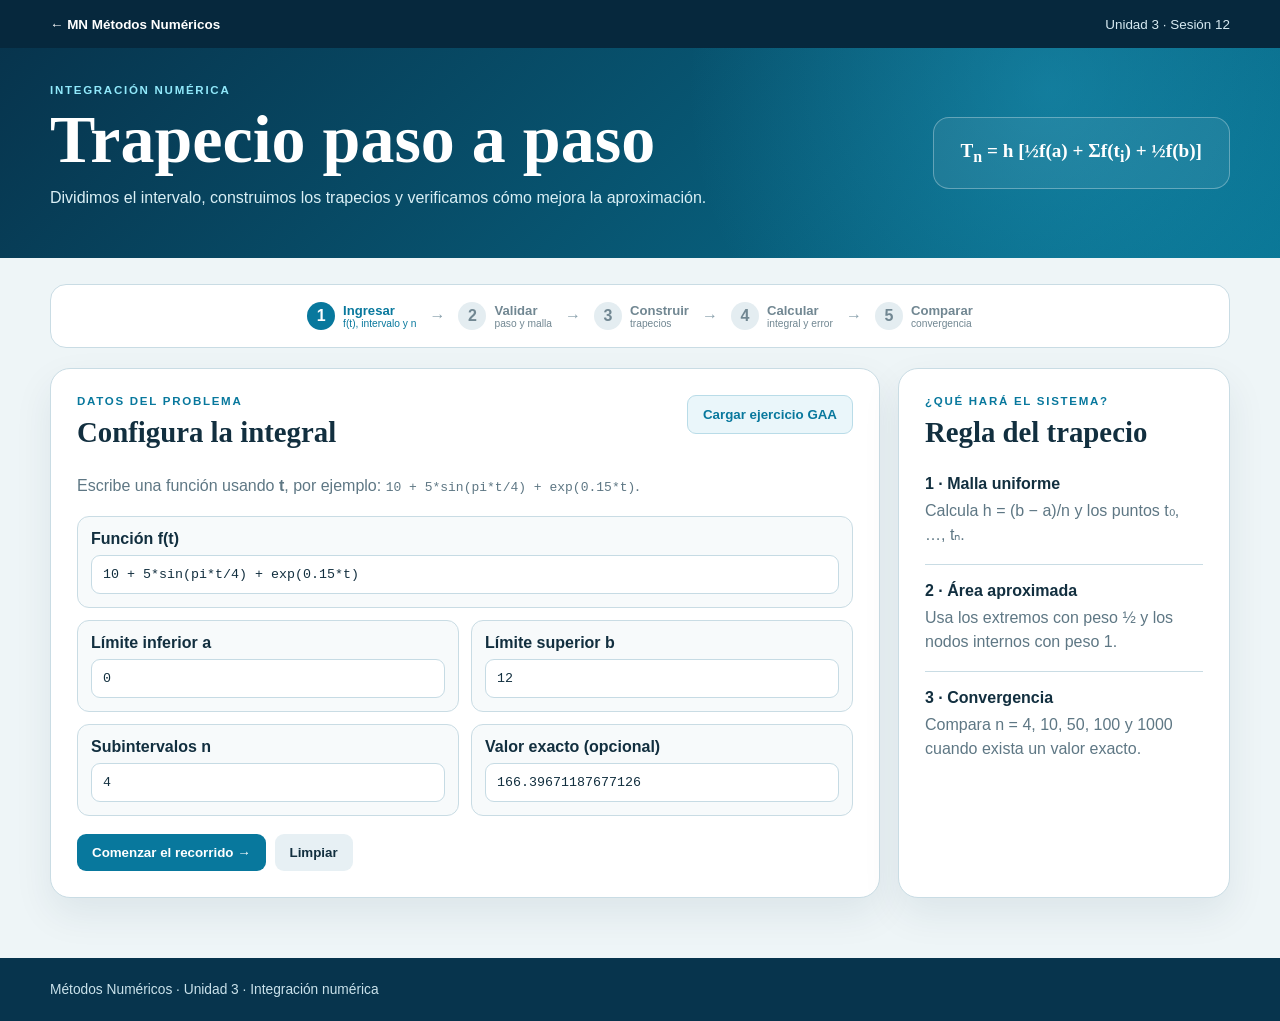
==== sesion-12-integracion/index.html @ a3816ac6 "Agrega Sesion 12 de integracion por trapecios" ====
<!doctype html>
<html lang="es">
<head>
  <meta charset="utf-8">
  <meta name="viewport" content="width=device-width, initial-scale=1">
  <meta name="description" content="Regla del trapecio simple y compuesto, paso a paso.">
  <title>Sesión 12 | Integración numérica</title>
  <link rel="stylesheet" href="styles.css">
</head>
<body>
  <header class="topbar"><nav class="nav shell"><a href="../">← MN Métodos Numéricos</a><span>Unidad 3 · Sesión 12</span></nav></header>
  <header class="hero"><div class="shell hero-grid"><div><p class="eyebrow">INTEGRACIÓN NUMÉRICA</p><h1>Trapecio paso a paso</h1><p>Dividimos el intervalo, construimos los trapecios y verificamos cómo mejora la aproximación.</p></div><div class="formula-mark">T<sub>n</sub> = h [½f(a) + Σf(t<sub>i</sub>) + ½f(b)]</div></div></header>

  <main class="shell main">
    <section class="stepper" aria-label="Etapas del procedimiento">
      <div class="step active"><b>1</b><span>Ingresar<small>f(t), intervalo y n</small></span></div><i>→</i>
      <div class="step"><b>2</b><span>Validar<small>paso y malla</small></span></div><i>→</i>
      <div class="step"><b>3</b><span>Construir<small>trapecios</small></span></div><i>→</i>
      <div class="step"><b>4</b><span>Calcular<small>integral y error</small></span></div><i>→</i>
      <div class="step"><b>5</b><span>Comparar<small>convergencia</small></span></div>
    </section>

    <section id="screen-input" class="screen active"><div class="workspace"><article class="panel"><div class="panel-heading"><div><p class="eyebrow ink">DATOS DEL PROBLEMA</p><h2>Configura la integral</h2></div><button id="exampleBtn" class="ghost">Cargar ejercicio GAA</button></div>
      <p class="lead">Escribe una función usando <b>t</b>, por ejemplo: <code>10 + 5*sin(pi*t/4) + exp(0.15*t)</code>.</p>
      <div class="form-grid"><label class="wide"><b>Función f(t)</b><input id="functionInput" value="10 + 5*sin(pi*t/4) + exp(0.15*t)" autocomplete="off"></label>
        <label><b>Límite inferior a</b><input id="aInput" type="number" step="any" value="0"></label>
        <label><b>Límite superior b</b><input id="bInput" type="number" step="any" value="12"></label>
        <label><b>Subintervalos n</b><input id="nInput" type="number" min="1" step="1" value="4"></label>
        <label><b>Valor exacto (opcional)</b><input id="exactInput" type="number" step="any" value="166.39671187677126"></label>
      </div>
      <div id="inputError" class="error" hidden></div><div class="actions"><button id="startBtn" class="primary">Comenzar el recorrido →</button><button id="clearBtn" class="secondary">Limpiar</button></div>
    </article><aside class="guide"><p class="eyebrow ink">¿QUÉ HARÁ EL SISTEMA?</p><h2>Regla del trapecio</h2><div class="guide-item"><b>1 · Malla uniforme</b><span>Calcula h = (b − a)/n y los puntos t₀, …, tₙ.</span></div><div class="guide-item"><b>2 · Área aproximada</b><span>Usa los extremos con peso ½ y los nodos internos con peso 1.</span></div><div class="guide-item"><b>3 · Convergencia</b><span>Compara n = 4, 10, 50, 100 y 1000 cuando exista un valor exacto.</span></div></aside></div></section>

    <section id="screen-validation" class="screen"><article class="panel"><p class="eyebrow ink">PASO 1</p><h2>Validamos el intervalo y la malla</h2><p class="lead">La regla del trapecio compuesto necesita un intervalo válido y un número entero positivo de subintervalos.</p><div id="validationContent"></div><div class="actions navigation"><button class="secondary back-step">← Regresar</button><button id="toTable" class="primary">Construir los trapecios →</button></div></article></section>

    <section id="screen-table" class="screen"><article class="panel"><p class="eyebrow ink">PASO 2</p><h2>Tabla de trapecios</h2><p class="lead">Cada fila muestra un nodo de la malla, su valor de función, el peso que recibe y su aporte ponderado.</p><div id="tableContent"></div><div class="actions navigation"><button class="secondary back-step">← Regresar</button><button id="toResult" class="primary">Calcular la integral →</button></div></article></section>

    <section id="screen-result" class="screen"><div class="result-layout"><article class="panel"><p class="eyebrow ink">RESULTADO FINAL</p><h2>Integral aproximada y comprobada</h2><div id="resultContent"></div><div class="chart-wrap"><canvas id="chart" width="900" height="430"></canvas></div><div class="actions navigation"><button class="secondary back-step">← Regresar</button><button id="toConvergence" class="primary">Ver convergencia →</button></div></article><aside class="panel"><p class="eyebrow ink">INTERPRETACIÓN</p><h2>Lectura del resultado</h2><div id="auditContent"></div></aside></div></section>

    <section id="screen-convergence" class="screen"><article class="panel"><p class="eyebrow ink">PASO 4</p><h2>Análisis de convergencia</h2><p class="lead">La actividad solicita comparar las aproximaciones para distintos valores de n.</p><div id="convergenceContent"></div><div class="actions navigation"><button class="secondary back-step">← Regresar</button><button class="finished" disabled>Terminado</button></div></article></section>
  </main><footer><div class="shell">Métodos Numéricos · Unidad 3 · Integración numérica</div></footer><script src="app.js"></script>
</body></html>
---- sesion-12-integracion/styles.css ----
:root{--navy:#07344d;--blue:#08789d;--cyan:#27acd0;--paper:#eef5f7;--ink:#122f3f;--muted:#5e7784;--line:#c9dce4;--green:#087865;--white:#fff;--shadow:0 16px 38px rgba(12,52,71,.08)}*{box-sizing:border-box}html{scroll-behavior:smooth}body{margin:0;background:var(--paper);color:var(--ink);font-family:Inter,"Segoe UI",Arial,sans-serif}.shell{width:min(1180px,calc(100% - 36px));margin:auto}.topbar{height:48px;background:#06283d;color:#d7eaf2;font-size:.84rem}.nav{height:100%;display:flex;align-items:center;justify-content:space-between}.nav a{color:#fff;text-decoration:none;font-weight:800}.hero{background:radial-gradient(circle at 82% 20%,rgba(39,172,208,.36),transparent 34%),linear-gradient(135deg,#07344d,#087493);color:#fff}.hero-grid{min-height:210px;display:grid;grid-template-columns:1fr auto;align-items:center;gap:35px}.eyebrow{margin:0 0 9px;color:#91e9fb;font-size:.72rem;font-weight:900;letter-spacing:.15em}.eyebrow.ink{color:var(--blue)}h1,h2,h3{font-family:Georgia,serif}h1{margin:0;font-size:clamp(2.5rem,6vw,4.25rem);line-height:1}.hero p:last-child{color:#d9eff5}.formula-mark{padding:22px 27px;border:1px solid rgba(255,255,255,.3);border-radius:16px;background:rgba(255,255,255,.07);font:700 1.2rem Georgia,serif}.main{padding:26px 0 60px}.stepper{display:flex;align-items:center;justify-content:center;gap:13px;margin-bottom:20px;padding:17px 22px;border:1px solid var(--line);border-radius:16px;background:#fff}.step{display:flex;align-items:center;gap:8px;color:#718792}.step b{display:grid;place-items:center;width:28px;height:28px;border-radius:50%;background:#e4edf1}.step span{font-weight:800;font-size:.82rem}.step small{display:block;font-size:.64rem;font-weight:500}.step.active,.step.done{color:var(--blue)}.step.active b{background:var(--blue);color:#fff}.step.done b{background:#dff4f0;color:var(--green)}.stepper i{font-style:normal;color:#89a0ac}.screen{display:none}.screen.active{display:block}.workspace{display:grid;grid-template-columns:minmax(0,2fr) minmax(270px,.8fr);gap:18px}.panel,.guide{padding:26px;border:1px solid var(--line);border-radius:20px;background:#fff;box-shadow:var(--shadow)}.panel h2,.guide h2{margin:0 0 9px;font-size:1.8rem}.panel-heading{display:flex;align-items:start;justify-content:space-between;gap:18px}.lead,.guide-item span{color:var(--muted);line-height:1.5}.form-grid{display:grid;grid-template-columns:repeat(2,1fr);gap:12px;margin:18px 0}.form-grid label{display:flex;flex-direction:column;gap:7px;padding:13px;border:1px solid var(--line);border-radius:12px;background:#f7fafb}.form-grid label.wide{grid-column:1/-1}.form-grid input{width:100%;padding:11px;border:1px solid #c6dbe4;border-radius:9px;background:#fff;color:var(--ink);font-family:ui-monospace,Consolas,monospace}.actions{display:flex;gap:9px;margin-top:18px}.navigation{align-items:center;justify-content:space-between;padding-top:18px;border-top:1px solid var(--line)}button{cursor:pointer}.primary,.secondary,.ghost,.finished{padding:11px 15px;border:0;border-radius:9px;font-weight:800}.primary{background:var(--blue);color:#fff}.secondary{background:#e7f0f4;color:var(--ink)}.ghost{border:1px solid #b9dce8;background:#eaf6fa;color:var(--blue)}.finished{background:#dce6ea;color:#637a86;cursor:not-allowed}.error{margin:10px 0;padding:12px;border-radius:9px;background:#fff0f0;color:#a02828;font-weight:700}.guide-item{display:flex;flex-direction:column;gap:6px;padding:17px 0;border-bottom:1px solid var(--line)}.guide-item:last-child{border-bottom:0}.check-grid{display:grid;grid-template-columns:repeat(auto-fit,minmax(150px,1fr));gap:10px;margin:16px 0}.check-card{padding:14px;border:1px solid var(--line);border-radius:12px;background:#f6fafb}.check-card small,.tag{color:var(--blue);font-size:.68rem;font-weight:900;letter-spacing:.08em}.check-card b{display:block;margin:7px 0}.banner{margin:10px 0;padding:14px;border-radius:11px;background:#e9f7f3;color:#086c5a;font-weight:800}.formula-box{margin:10px 0;padding:14px;border-radius:11px;background:#edf5f8;font:1.02rem Cambria,"Times New Roman",serif;line-height:1.55;overflow-wrap:anywhere}.table-wrap{overflow:auto;border:1px solid var(--line);border-radius:13px}.data-table{width:100%;border-collapse:collapse;min-width:620px}.data-table th,.data-table td{padding:11px;border-bottom:1px solid var(--line);text-align:center}.data-table th{background:#e8f3f6;color:var(--blue);font-size:.78rem}.data-table tr:last-child td{border-bottom:0}.data-table td.emph{background:#e8f8f3;color:#08705e;font-weight:900}.result-equation{margin:17px 0;padding:18px;border:1px solid #9dd6c6;border-radius:13px;background:#eaf8f4;color:#076a58;font:700 1.18rem Cambria,"Times New Roman",serif;text-align:center;line-height:1.6}.result-layout{display:grid;grid-template-columns:minmax(0,1.7fr) minmax(280px,.65fr);gap:18px}.chart-wrap{margin-top:16px;padding:10px;border:1px solid var(--line);border-radius:13px;background:#fbfdfe}canvas{display:block;width:100%;height:auto}.audit-row{padding:12px 0;border-bottom:1px solid var(--line)}.audit-row:last-child{border:0}.audit-row span{display:block;margin-top:4px;color:var(--green);font-size:.84rem;font-weight:800}footer{padding:24px 0;background:var(--navy);color:#cae2eb;font-size:.86rem}@media(max-width:900px){.hero-grid{grid-template-columns:1fr;padding:38px 0}.formula-mark{justify-self:start}.stepper{justify-content:flex-start;overflow:auto}.workspace,.result-layout{grid-template-columns:1fr}.guide{order:-1}}@media(max-width:600px){.shell{width:min(100% - 22px,1180px)}.nav>span{display:none}.panel,.guide{padding:18px}.panel-heading{flex-direction:column}.stepper i{display:none}.step span{display:none}.form-grid{grid-template-columns:1fr}.form-grid label.wide{grid-column:auto}}
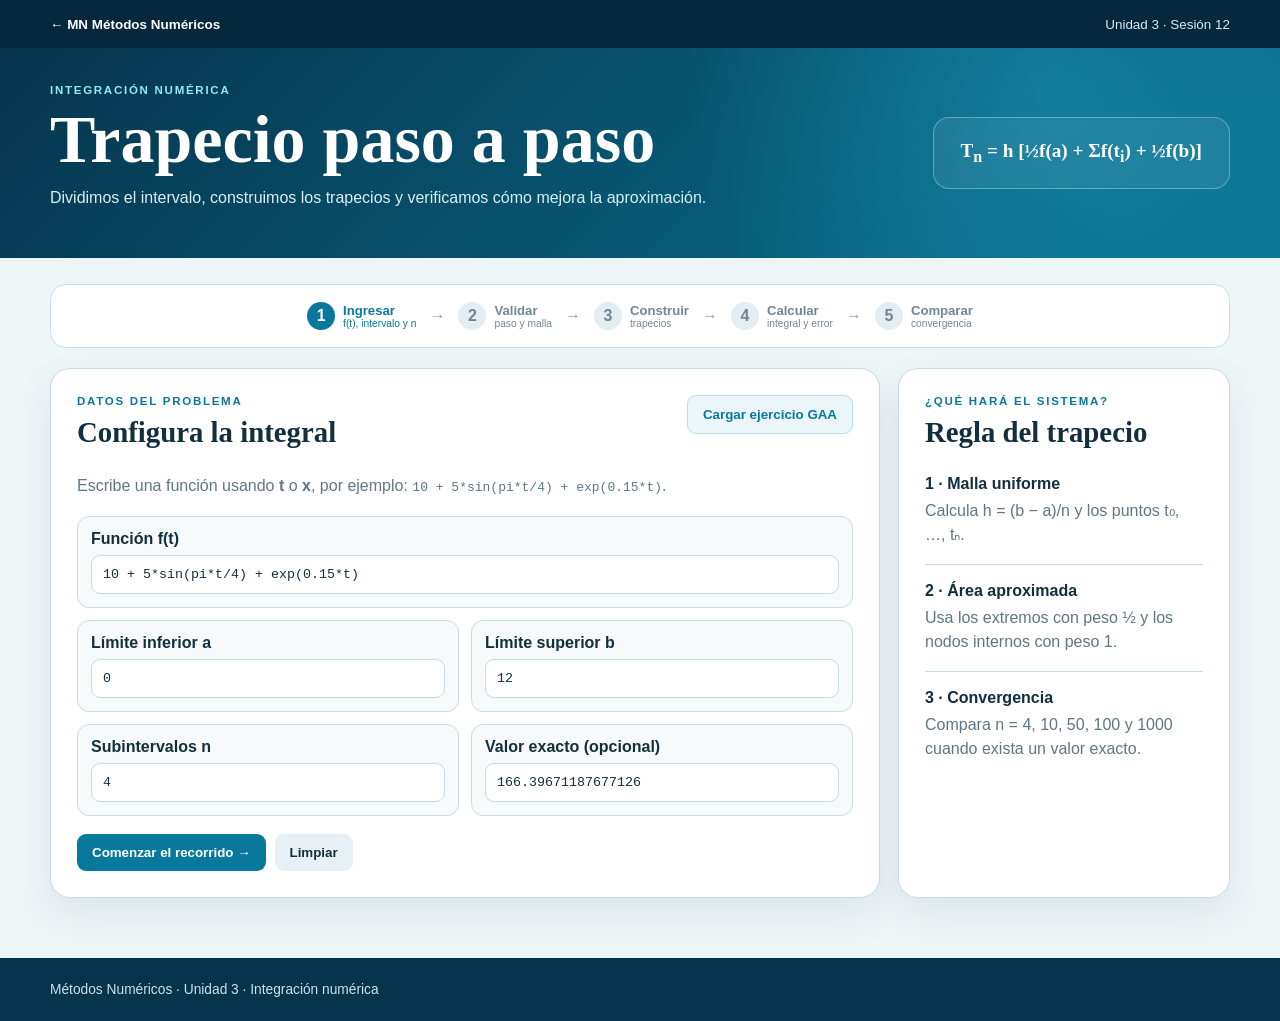
==== commit b219458f: "Permite variable x en integracion" ====
--- a/sesion-12-integracion/index.html
+++ b/sesion-12-integracion/index.html
@@ -21,7 +21,7 @@
     </section>
 
     <section id="screen-input" class="screen active"><div class="workspace"><article class="panel"><div class="panel-heading"><div><p class="eyebrow ink">DATOS DEL PROBLEMA</p><h2>Configura la integral</h2></div><button id="exampleBtn" class="ghost">Cargar ejercicio GAA</button></div>
-      <p class="lead">Escribe una función usando <b>t</b>, por ejemplo: <code>10 + 5*sin(pi*t/4) + exp(0.15*t)</code>.</p>
+      <p class="lead">Escribe una función usando <b>t</b> o <b>x</b>, por ejemplo: <code>10 + 5*sin(pi*t/4) + exp(0.15*t)</code>.</p>
       <div class="form-grid"><label class="wide"><b>Función f(t)</b><input id="functionInput" value="10 + 5*sin(pi*t/4) + exp(0.15*t)" autocomplete="off"></label>
         <label><b>Límite inferior a</b><input id="aInput" type="number" step="any" value="0"></label>
         <label><b>Límite superior b</b><input id="bInput" type="number" step="any" value="12"></label>
